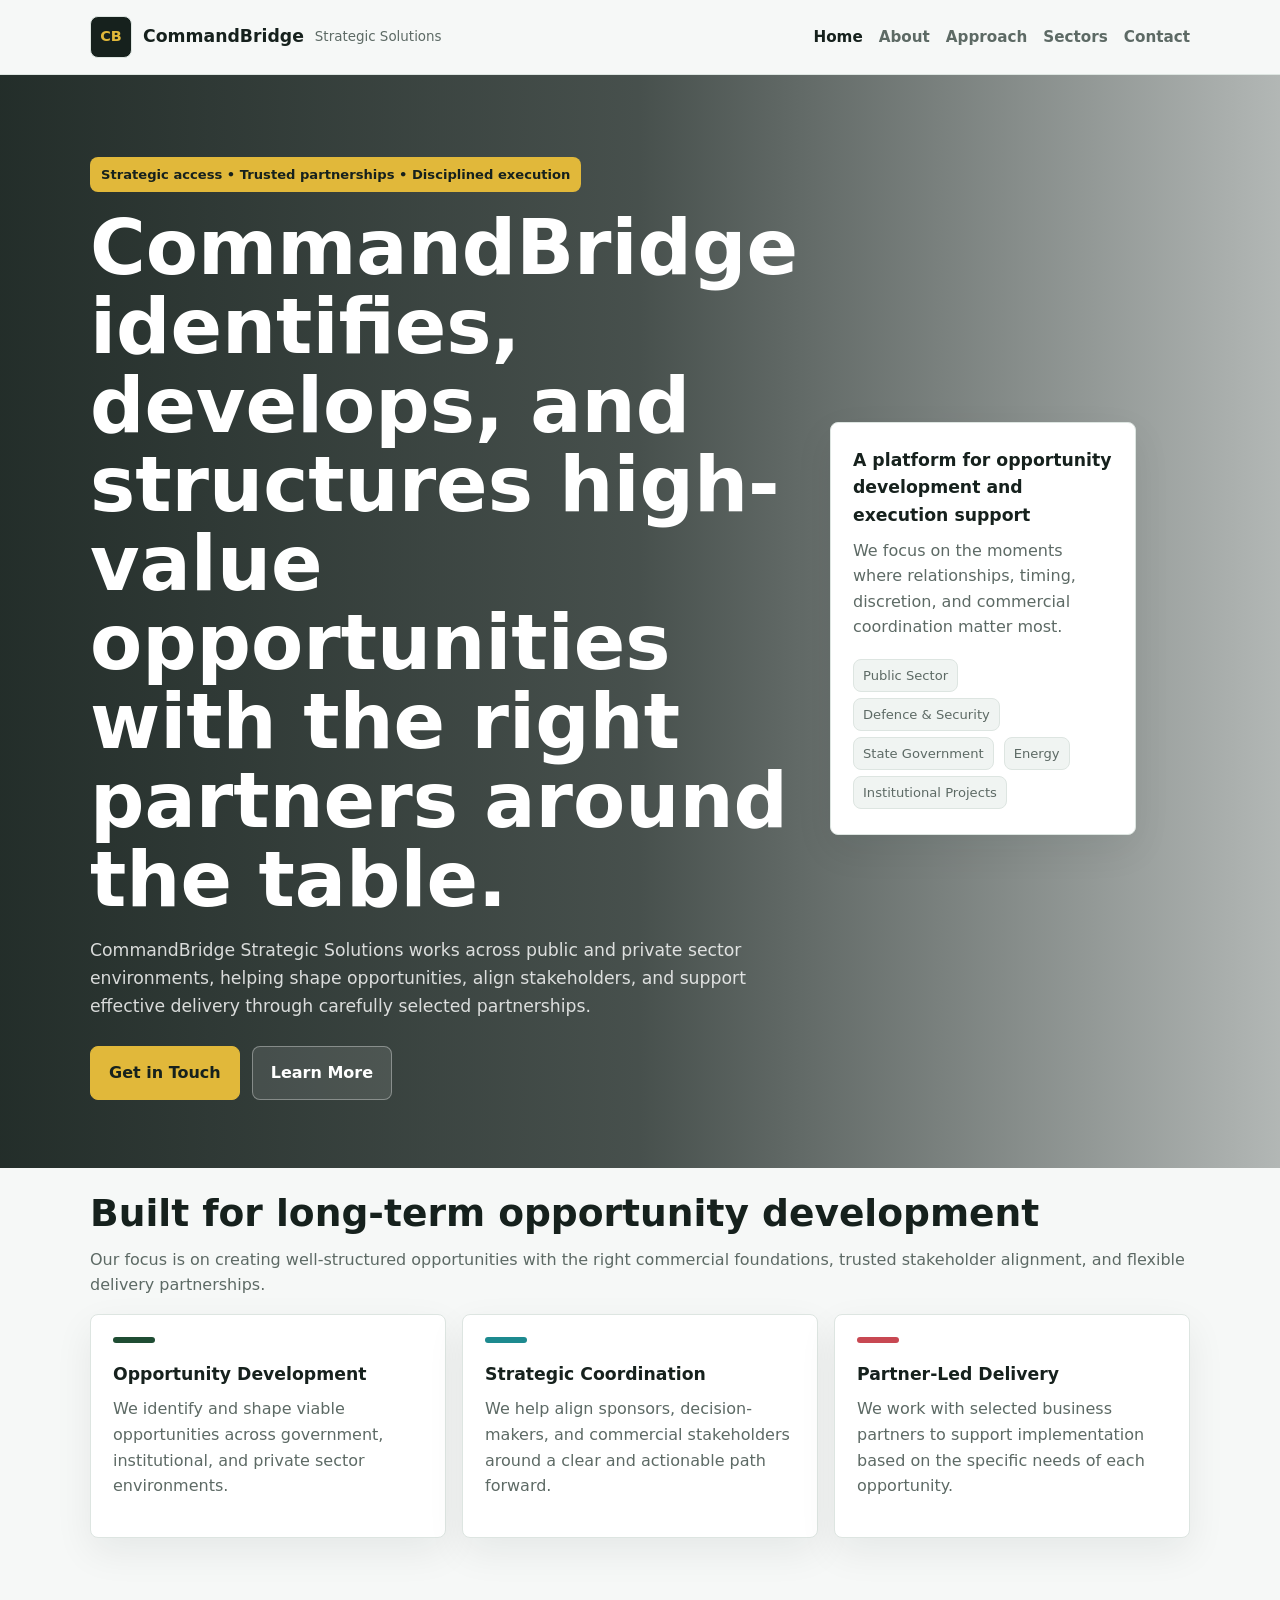
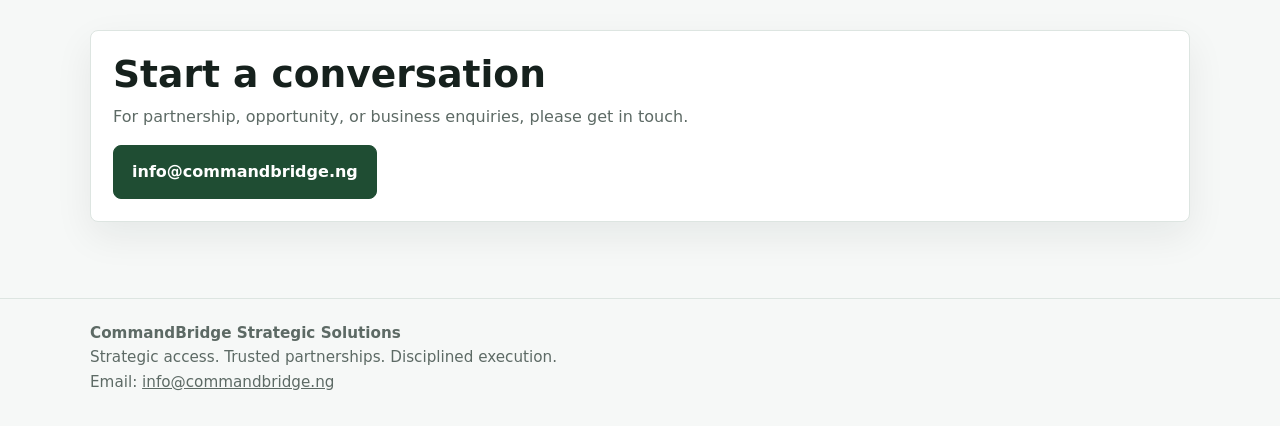
==== index.html @ ae6b3ca6 "Add CommandBridge GitHub Pages site" ====
<!DOCTYPE html>
<html lang="en">
<head>
  <meta charset="UTF-8" />
  <meta name="viewport" content="width=device-width, initial-scale=1.0" />
  <title>Home | CommandBridge Strategic Solutions</title>
  <meta name="description" content="CommandBridge Strategic Solutions identifies, develops, and structures high-value opportunities across public and private sector environments." />
  <link rel="stylesheet" href="styles.css" />
</head>
<body>
<header>
  <div class="container nav">
    <a class="brand" href="index.html">
      <span class="brand-title">CommandBridge</span>
      <span class="brand-sub">Strategic Solutions</span>
    </a>
    <nav>
      <ul>
        <li><a class="active" href="index.html">Home</a></li>
        <li><a  href="about.html">About</a></li>
        <li><a  href="approach.html">Approach</a></li>
        <li><a  href="sectors.html">Sectors</a></li>
        <li><a  href="contact.html">Contact</a></li>
      </ul>
    </nav>
  </div>
</header>
<main>
  <section class="hero">
    <div class="container hero-grid">
      <div>
        <span class="eyebrow">Strategic access • Trusted partnerships • Disciplined execution</span>
        <h1>CommandBridge identifies, develops, and structures high-value opportunities with the right partners around the table.</h1>
        <p class="lead">
          CommandBridge Strategic Solutions works across public and private sector environments, helping shape opportunities,
          align stakeholders, and support effective delivery through carefully selected partnerships.
        </p>
        <div class="actions">
          <a class="button primary" href="contact.html">Get in Touch</a>
          <a class="button" href="about.html">Learn More</a>
        </div>
      </div>
      <aside class="card">
        <h3>A platform for opportunity development and execution support</h3>
        <p class="muted">
          We focus on the moments where relationships, timing, discretion, and commercial coordination matter most.
        </p>
        <div class="tag-row">
          <span class="tag">Public Sector</span>
          <span class="tag">Defence & Security</span>
          <span class="tag">State Government</span>
          <span class="tag">Energy</span>
          <span class="tag">Institutional Projects</span>
        </div>
      </aside>
    </div>
  </section>
  <section>
    <div class="container">
      <h2>Built for long-term opportunity development</h2>
      <p class="section-copy">
        Our focus is on creating well-structured opportunities with the right commercial foundations,
        trusted stakeholder alignment, and flexible delivery partnerships.
      </p>
      <div class="grid-3">
        <div class="card">
          <div class="accent-bar"></div>
          <h3>Opportunity Development</h3>
          <p class="muted">We identify and shape viable opportunities across government, institutional, and private sector environments.</p>
        </div>
        <div class="card">
          <div class="accent-bar"></div>
          <h3>Strategic Coordination</h3>
          <p class="muted">We help align sponsors, decision-makers, and commercial stakeholders around a clear and actionable path forward.</p>
        </div>
        <div class="card">
          <div class="accent-bar"></div>
          <h3>Partner-Led Delivery</h3>
          <p class="muted">We work with selected business partners to support implementation based on the specific needs of each opportunity.</p>
        </div>
      </div>
    </div>
  </section>
  <section class="footer-cta">
    <div class="container card cta-card">
      <h2>Start a conversation</h2>
      <p class="section-copy">
        For partnership, opportunity, or business enquiries, please get in touch.
      </p>
      <a class="button primary" href="mailto:info@commandbridge.ng">info@commandbridge.ng</a>
    </div>
  </section>
</main>
<footer>
  <div class="container">
    <strong>CommandBridge Strategic Solutions</strong><br />
    Strategic access. Trusted partnerships. Disciplined execution.<br />
    Email: <a href="mailto:info@commandbridge.ng">info@commandbridge.ng</a>
  </div>
</footer>
</body>
</html>
---- styles.css ----
:root {
  --bg: #f6f8f7;
  --surface: #ffffff;
  --text: #16211d;
  --muted: #5d6a65;
  --line: #dde5e1;
  --accent: #1f4d33;
  --accent-2: #e8f1ec;
  --teal: #1d8a8f;
  --red: #c84852;
  --yellow: #e1b83a;
  --shadow: rgba(18, 32, 27, 0.07);
  --max: 1100px;
}

* {
  box-sizing: border-box;
}

html {
  scroll-behavior: smooth;
}

body {
  margin: 0;
  color: var(--text);
  background: var(--bg);
  font-family: Inter, system-ui, -apple-system, BlinkMacSystemFont, "Segoe UI", sans-serif;
  line-height: 1.6;
  letter-spacing: 0;
}

a {
  color: inherit;
}

.container {
  width: min(var(--max), calc(100% - 32px));
  margin: 0 auto;
}

header {
  position: sticky;
  top: 0;
  z-index: 10;
  background: rgba(246, 248, 247, 0.94);
  border-bottom: 1px solid var(--line);
  backdrop-filter: blur(10px);
}

.nav {
  display: flex;
  align-items: center;
  justify-content: space-between;
  gap: 18px;
  padding: 16px 0;
}

.brand {
  display: flex;
  align-items: center;
  gap: 11px;
  text-decoration: none;
}

.brand::before {
  content: "CB";
  width: 40px;
  height: 40px;
  display: grid;
  place-items: center;
  border: 1px solid var(--line);
  border-radius: 8px;
  color: var(--yellow);
  background: var(--text);
  font-size: 0.9rem;
  font-weight: 850;
}

.brand-title {
  display: block;
  font-size: 1.08rem;
  font-weight: 850;
}

.brand-sub {
  display: block;
  color: var(--muted);
  font-size: 0.84rem;
}

nav ul {
  display: flex;
  flex-wrap: wrap;
  gap: 16px;
  margin: 0;
  padding: 0;
  list-style: none;
}

nav a {
  color: var(--muted);
  text-decoration: none;
  font-size: 0.95rem;
  font-weight: 700;
}

nav a.active,
nav a:hover {
  color: var(--text);
}

.hero {
  padding: 82px 0 68px;
  color: #ffffff;
  background:
    linear-gradient(90deg, rgba(22, 33, 29, 0.94), rgba(22, 33, 29, 0.78) 50%, rgba(22, 33, 29, 0.3)),
    url("https://images.unsplash.com/photo-1497366754035-f200968a6e72?auto=format&fit=crop&w=1800&q=82")
      center / cover;
}

.hero-grid {
  display: grid;
  grid-template-columns: 1.15fr 0.85fr;
  gap: 32px;
  align-items: center;
}

.eyebrow {
  display: inline-block;
  margin-bottom: 16px;
  padding: 7px 11px;
  border-radius: 8px;
  color: var(--accent);
  background: var(--accent-2);
  font-size: 0.82rem;
  font-weight: 800;
}

.hero .eyebrow {
  color: var(--text);
  background: var(--yellow);
}

h1,
h2,
h3,
p {
  margin-top: 0;
}

h1 {
  margin-bottom: 18px;
  font-size: 3.2rem;
  line-height: 1.04;
}

h2 {
  margin-bottom: 12px;
  font-size: 2.15rem;
  line-height: 1.14;
}

h3 {
  margin: 2px 0 8px;
  font-size: 1.08rem;
}

.lead,
.section-copy,
.muted {
  color: var(--muted);
}

.hero .lead {
  color: rgba(255, 255, 255, 0.82);
}

.lead {
  max-width: 46rem;
  margin-top: 18px;
  font-size: 1.08rem;
}

.actions {
  display: flex;
  flex-wrap: wrap;
  gap: 12px;
  margin-top: 26px;
}

.button {
  display: inline-flex;
  min-height: 48px;
  align-items: center;
  justify-content: center;
  padding: 13px 18px;
  border: 1px solid var(--line);
  border-radius: 8px;
  color: var(--text);
  background: var(--surface);
  text-decoration: none;
  font-weight: 800;
  transition: transform 180ms ease, background 180ms ease;
}

.button:hover {
  transform: translateY(-1px);
}

.button.primary {
  color: #ffffff;
  background: var(--accent);
  border-color: var(--accent);
}

.hero .button.primary {
  color: var(--text);
  background: var(--yellow);
  border-color: var(--yellow);
}

.hero .button:not(.primary) {
  color: #ffffff;
  background: rgba(255, 255, 255, 0.1);
  border-color: rgba(255, 255, 255, 0.34);
}

.card {
  padding: 22px;
  border: 1px solid var(--line);
  border-radius: 8px;
  background: var(--surface);
  box-shadow: 0 14px 38px var(--shadow);
}

.hero .card {
  color: var(--text);
}

.grid-3,
.grid-2 {
  display: grid;
  gap: 16px;
}

.grid-3 {
  grid-template-columns: repeat(3, 1fr);
}

.grid-2 {
  grid-template-columns: repeat(2, 1fr);
}

section {
  padding: 24px 0 68px;
}

.page-hero {
  padding: 70px 0 50px;
  color: #ffffff;
  background:
    linear-gradient(90deg, rgba(22, 33, 29, 0.94), rgba(22, 33, 29, 0.72)),
    url("https://images.unsplash.com/photo-1556761175-b413da4baf72?auto=format&fit=crop&w=1600&q=82")
      center / cover;
}

.page-hero .lead {
  color: rgba(255, 255, 255, 0.82);
}

.page-hero .eyebrow {
  color: var(--text);
  background: var(--yellow);
}

.page-hero h1 {
  font-size: 2.8rem;
}

.content {
  padding: 56px 0 76px;
}

.content p {
  margin: 3px 0 16px;
}

.list-clean {
  margin: 16px 0 0;
  padding: 0;
  list-style: none;
}

.list-clean li {
  padding: 14px 0;
  border-top: 1px solid var(--line);
}

.list-clean li:first-child {
  border-top: 0;
}

.footer-cta {
  padding-bottom: 76px;
}

.follow-up {
  margin-top: 24px;
}

.follow-up .card p {
  margin: 0;
}

.cta-card h2 {
  margin-bottom: 8px;
}

.cta-card .section-copy {
  margin-bottom: 16px;
}

footer {
  padding: 22px 0 32px;
  border-top: 1px solid var(--line);
  color: var(--muted);
  background: var(--bg);
  font-size: 0.95rem;
}

.tag {
  display: inline-block;
  margin: 3px 5px 3px 0;
  padding: 5px 9px;
  border: 1px solid var(--line);
  border-radius: 8px;
  color: var(--muted);
  background: #f0f4f2;
  font-size: 0.82rem;
}

.tag-row {
  margin-top: 16px;
}

.accent-bar {
  width: 42px;
  height: 6px;
  margin-bottom: 18px;
  border-radius: 6px;
  background: var(--accent);
}

.card:nth-child(2) .accent-bar {
  background: var(--teal);
}

.card:nth-child(3) .accent-bar {
  background: var(--red);
}

.card:nth-child(4) .accent-bar {
  background: var(--yellow);
}

.card:nth-child(5) .accent-bar {
  background: var(--accent);
}

@media (min-width: 760px) {
  h1 {
    font-size: 4.25rem;
  }

  h2 {
    font-size: 2.35rem;
  }
}

@media (min-width: 1100px) {
  h1 {
    font-size: 4.75rem;
  }
}

@media (max-width: 900px) {
  .hero-grid,
  .grid-3,
  .grid-2 {
    grid-template-columns: 1fr;
  }

  .nav {
    align-items: flex-start;
    flex-direction: column;
  }
}

@media (max-width: 640px) {
  .hero {
    padding: 58px 0 54px;
  }

  h1,
  .page-hero h1 {
    font-size: 2.55rem;
  }

  h2 {
    font-size: 1.85rem;
  }

  nav ul {
    gap: 11px;
  }
}
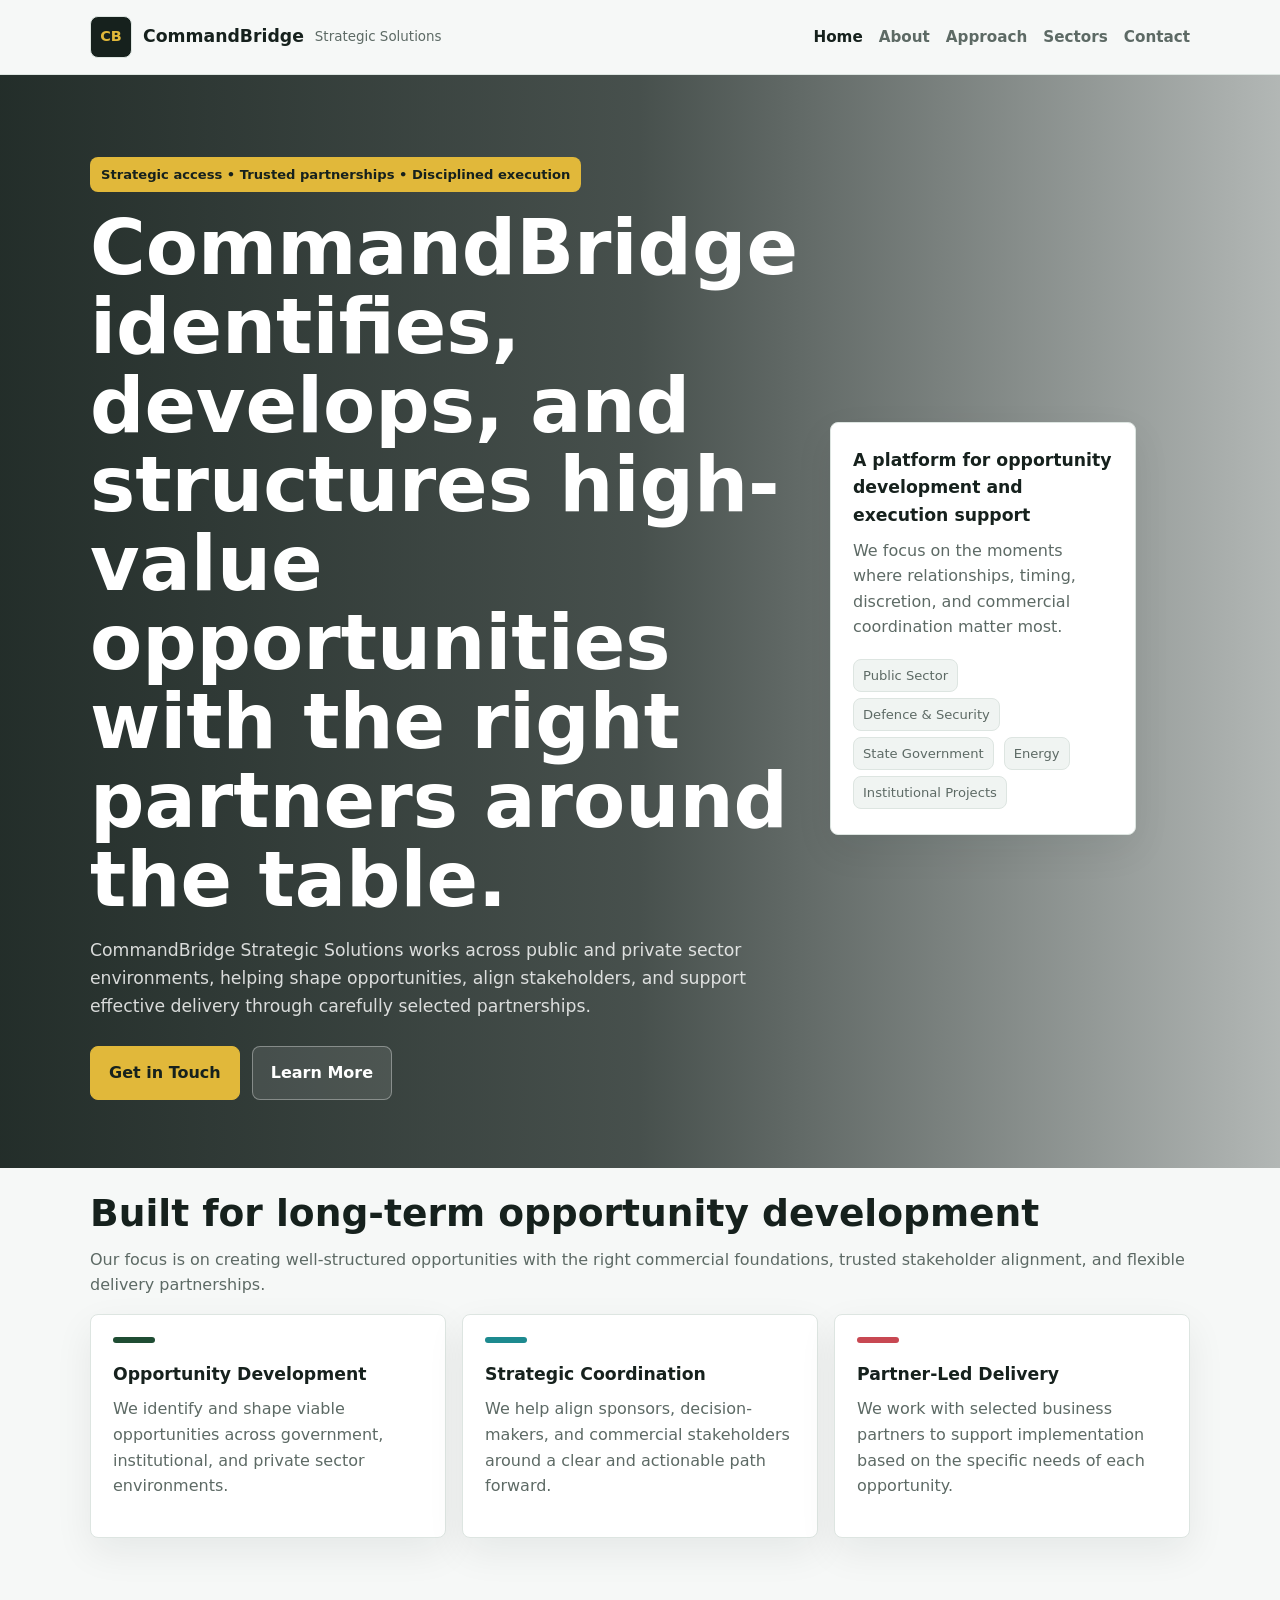
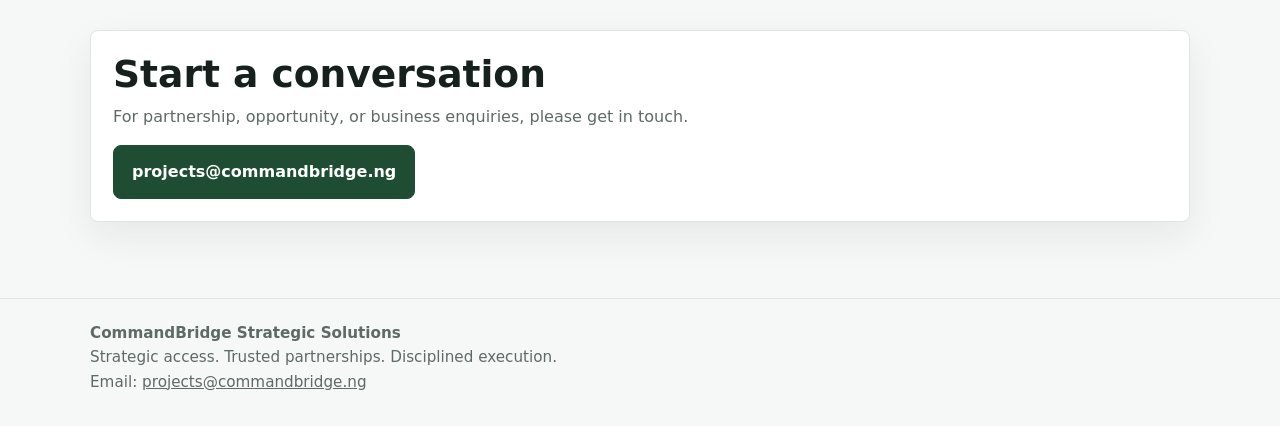
==== commit 8c8cc8cf: "Update contact email" ====
--- a/index.html
+++ b/index.html
@@ -87,7 +87,7 @@
       <p class="section-copy">
         For partnership, opportunity, or business enquiries, please get in touch.
       </p>
-      <a class="button primary" href="mailto:info@commandbridge.ng">info@commandbridge.ng</a>
+      <a class="button primary" href="mailto:projects@commandbridge.ng">projects@commandbridge.ng</a>
     </div>
   </section>
 </main>
@@ -95,7 +95,7 @@
   <div class="container">
     <strong>CommandBridge Strategic Solutions</strong><br />
     Strategic access. Trusted partnerships. Disciplined execution.<br />
-    Email: <a href="mailto:info@commandbridge.ng">info@commandbridge.ng</a>
+    Email: <a href="mailto:projects@commandbridge.ng">projects@commandbridge.ng</a>
   </div>
 </footer>
 </body>
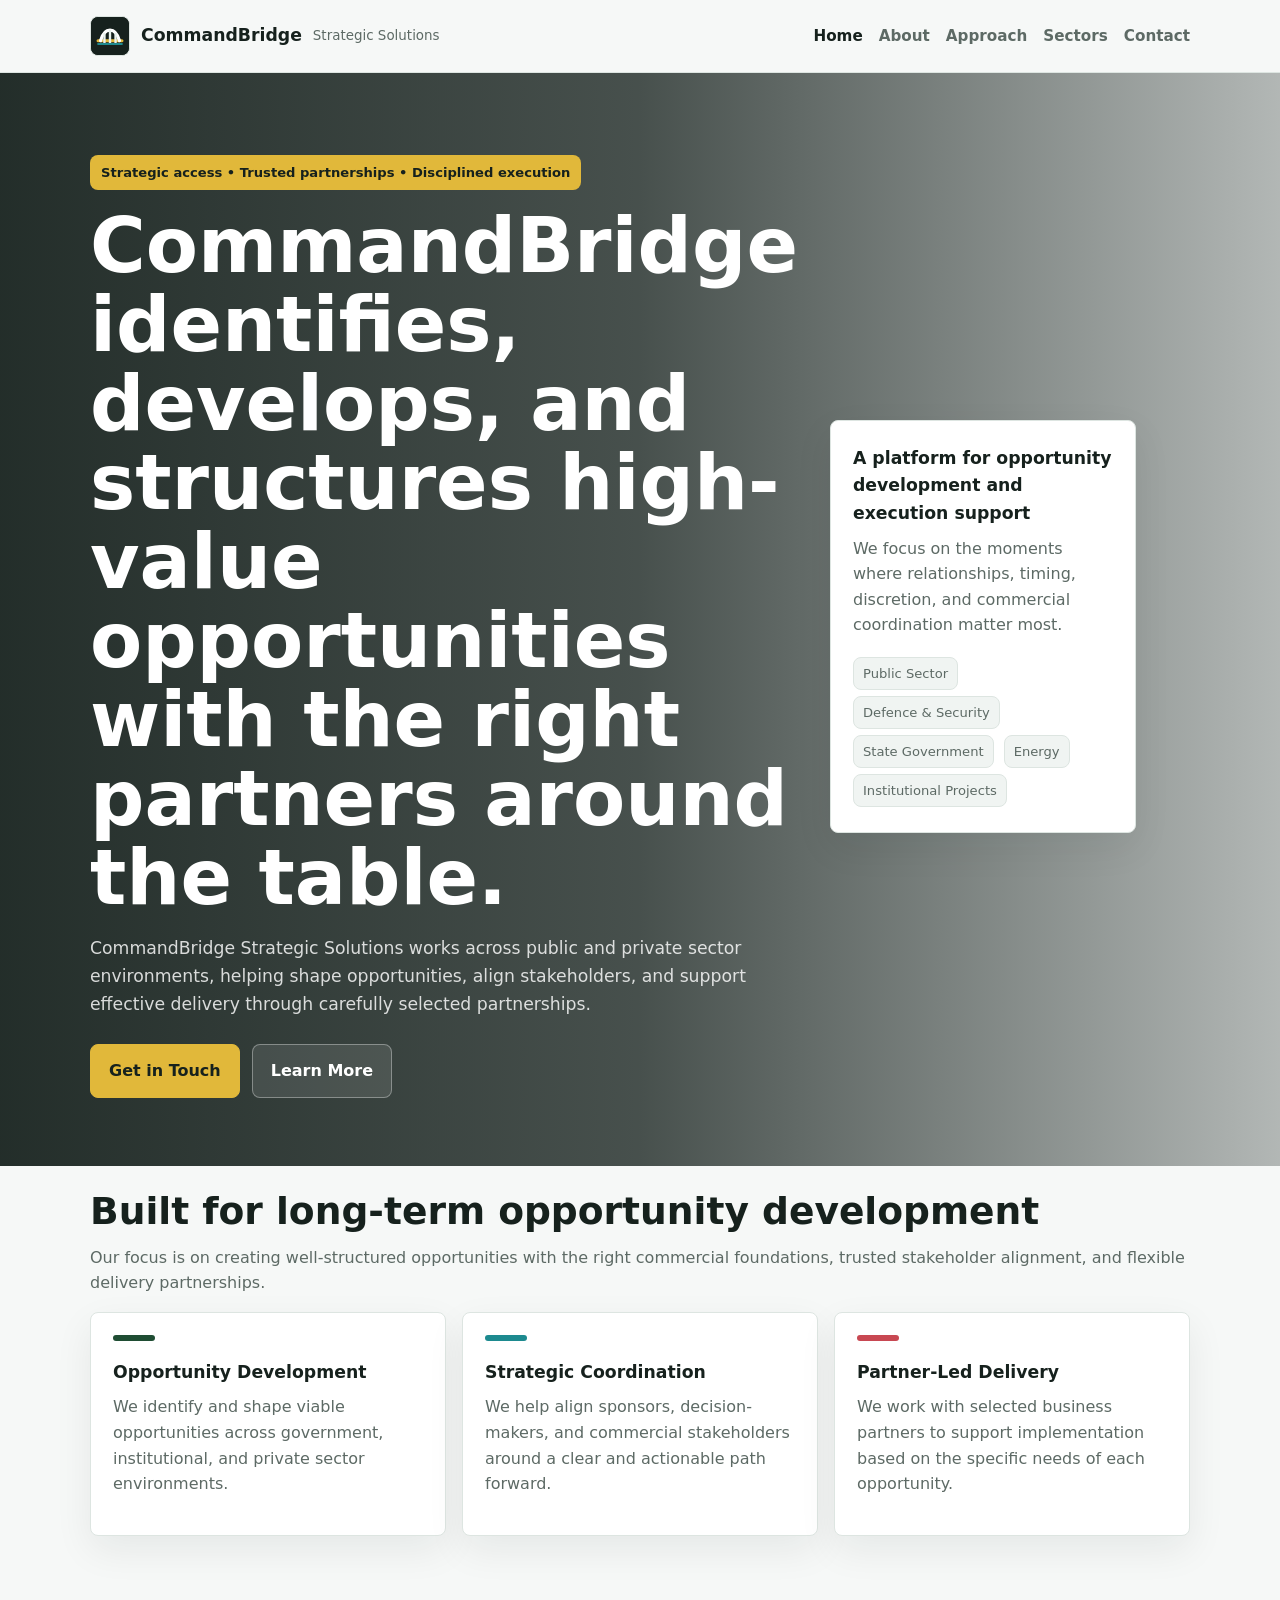
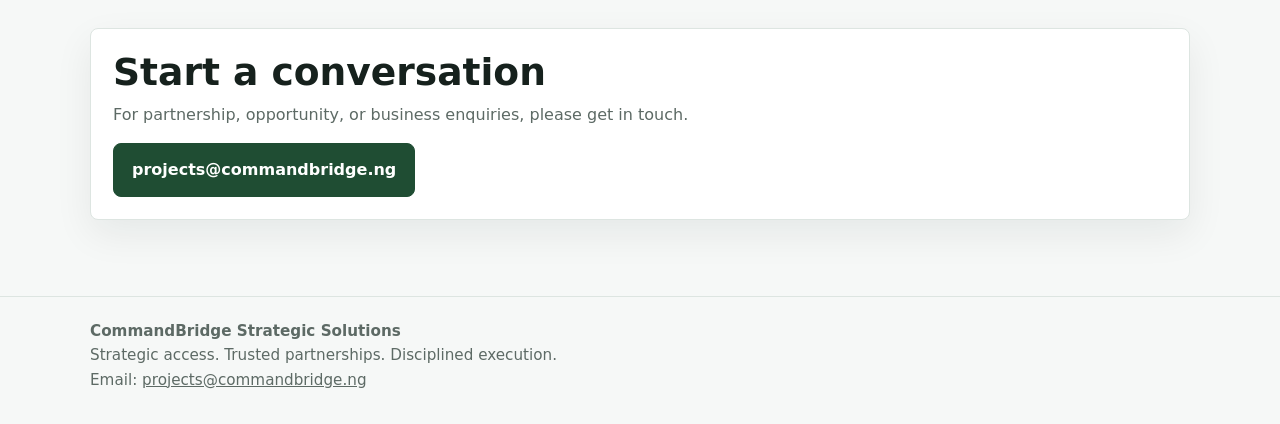
==== commit fb741e5e: "Add CommandBridge brand mark" ====
--- a/index.html
+++ b/index.html
@@ -5,12 +5,14 @@
   <meta name="viewport" content="width=device-width, initial-scale=1.0" />
   <title>Home | CommandBridge Strategic Solutions</title>
   <meta name="description" content="CommandBridge Strategic Solutions identifies, develops, and structures high-value opportunities across public and private sector environments." />
+  <link rel="icon" href="assets/commandbridge-mark.svg" type="image/svg+xml" />
   <link rel="stylesheet" href="styles.css" />
 </head>
 <body>
 <header>
   <div class="container nav">
     <a class="brand" href="index.html">
+      <img class="brand-mark" src="assets/commandbridge-mark.svg" alt="" aria-hidden="true" />
       <span class="brand-title">CommandBridge</span>
       <span class="brand-sub">Strategic Solutions</span>
     </a>
--- a/styles.css
+++ b/styles.css
@@ -34,6 +34,11 @@
   color: inherit;
 }
 
+img {
+  display: block;
+  max-width: 100%;
+}
+
 .container {
   width: min(var(--max), calc(100% - 32px));
   margin: 0 auto;
@@ -63,18 +68,12 @@
   text-decoration: none;
 }
 
-.brand::before {
-  content: "CB";
+.brand-mark {
   width: 40px;
   height: 40px;
-  display: grid;
-  place-items: center;
   border: 1px solid var(--line);
   border-radius: 8px;
-  color: var(--yellow);
   background: var(--text);
-  font-size: 0.9rem;
-  font-weight: 850;
 }
 
 .brand-title {
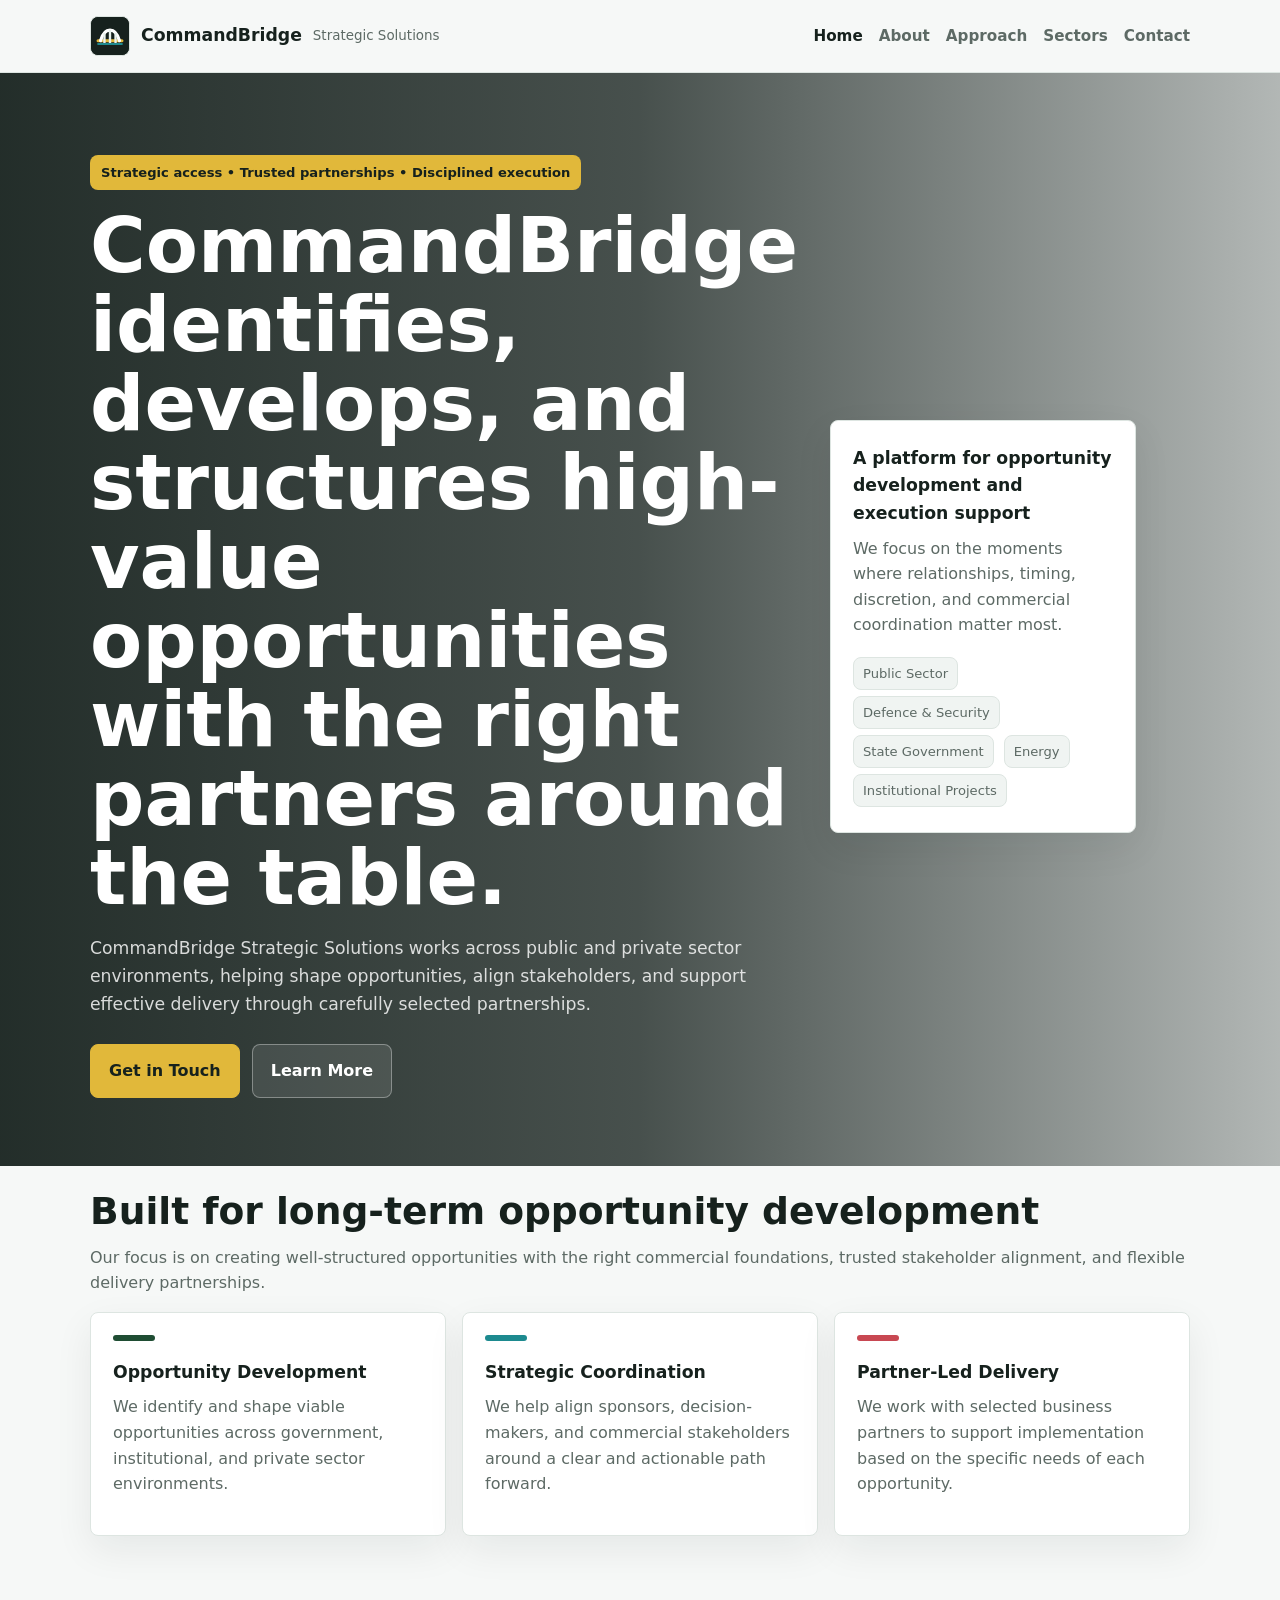
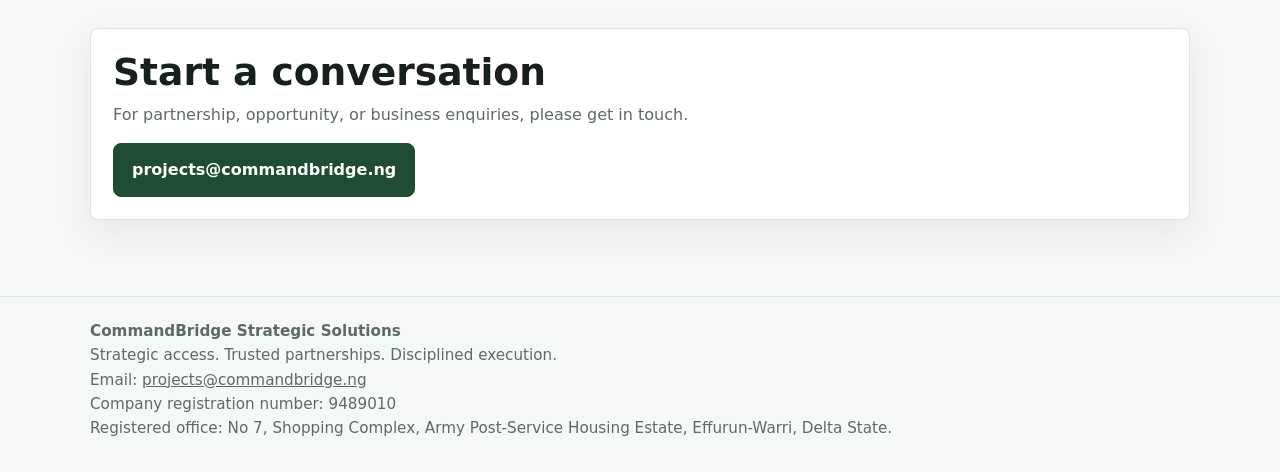
==== commit 7c36291b: "Add company registration details" ====
--- a/index.html
+++ b/index.html
@@ -97,7 +97,9 @@
   <div class="container">
     <strong>CommandBridge Strategic Solutions</strong><br />
     Strategic access. Trusted partnerships. Disciplined execution.<br />
-    Email: <a href="mailto:projects@commandbridge.ng">projects@commandbridge.ng</a>
+    Email: <a href="mailto:projects@commandbridge.ng">projects@commandbridge.ng</a><br />
+    Company registration number: 9489010<br />
+    Registered office: No 7, Shopping Complex, Army Post-Service Housing Estate, Effurun-Warri, Delta State.
   </div>
 </footer>
 </body>
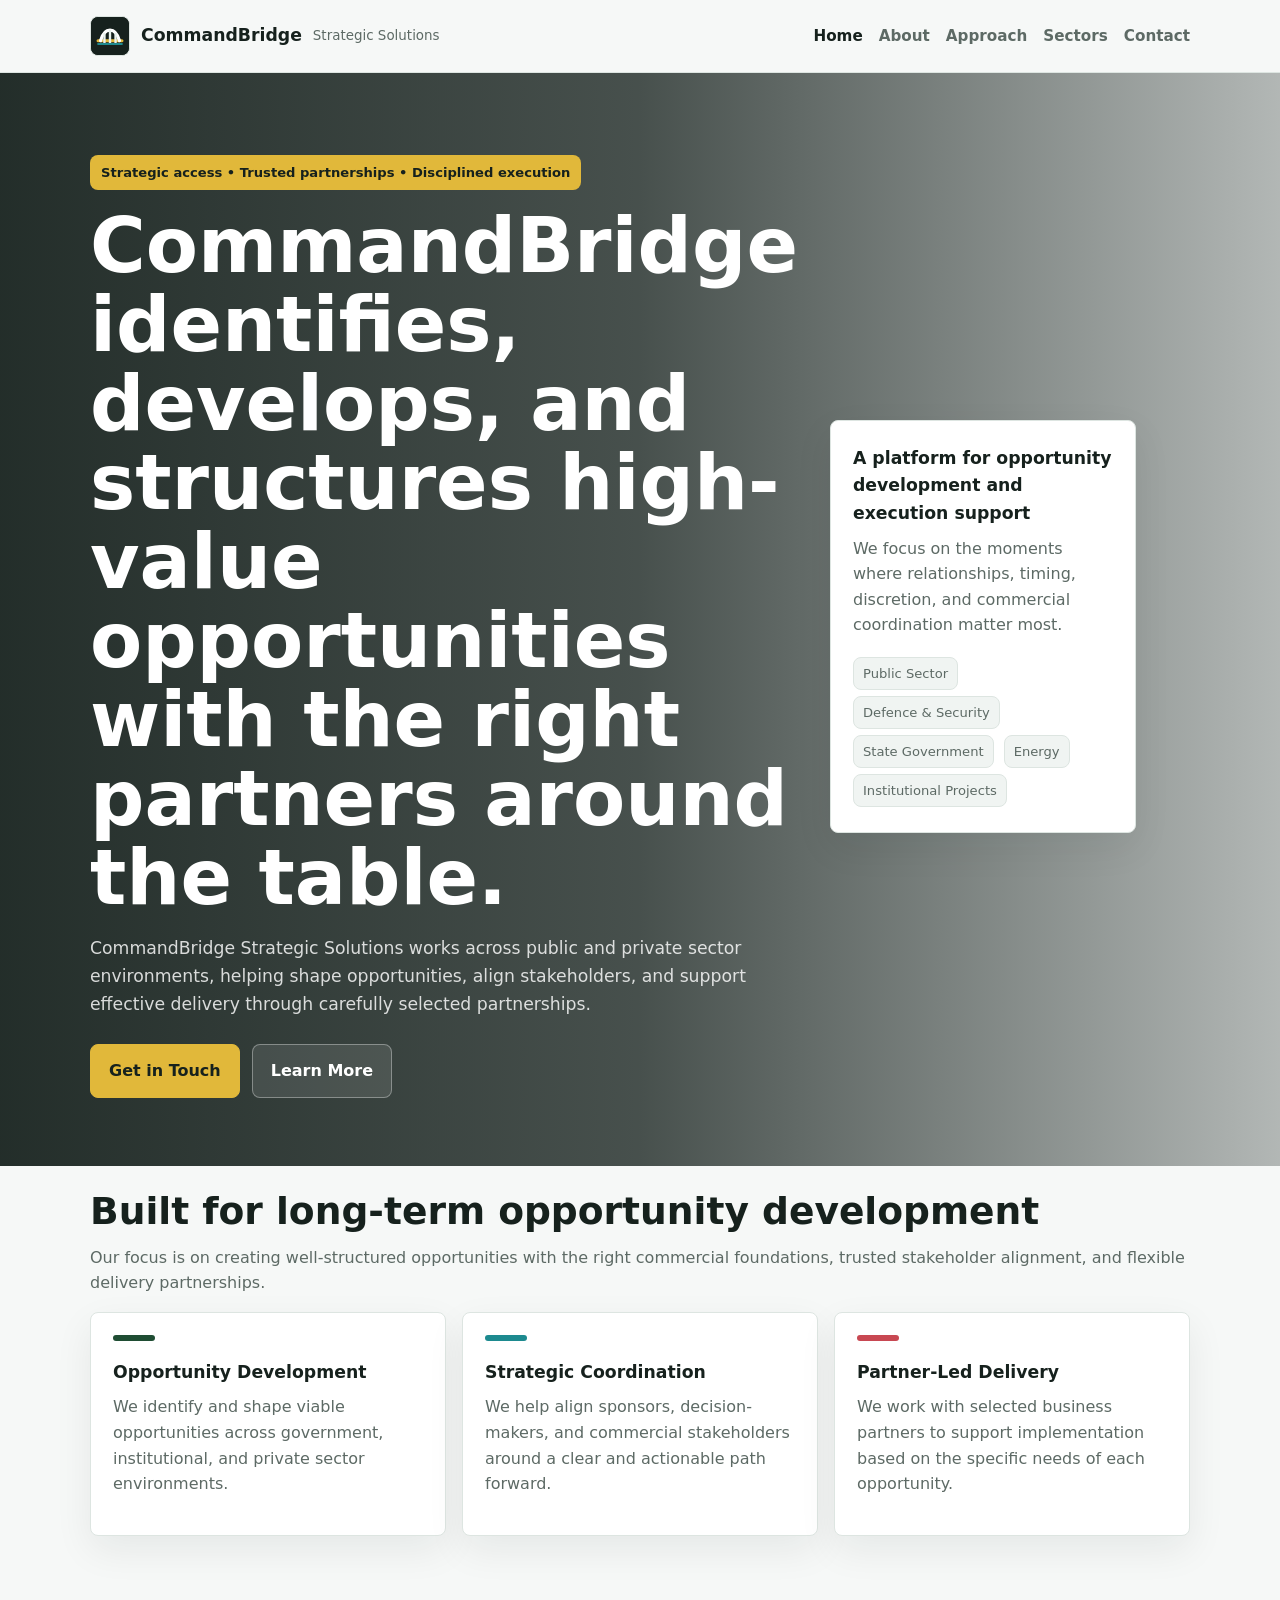
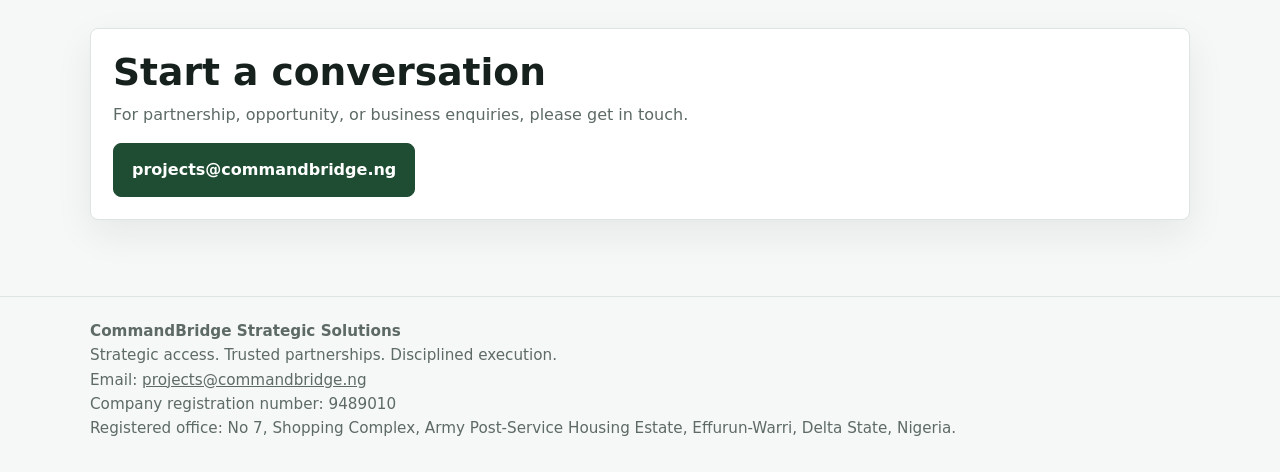
==== commit ff03d70a: "Add Nigeria to registered office address" ====
--- a/index.html
+++ b/index.html
@@ -99,7 +99,7 @@
     Strategic access. Trusted partnerships. Disciplined execution.<br />
     Email: <a href="mailto:projects@commandbridge.ng">projects@commandbridge.ng</a><br />
     Company registration number: 9489010<br />
-    Registered office: No 7, Shopping Complex, Army Post-Service Housing Estate, Effurun-Warri, Delta State.
+    Registered office: No 7, Shopping Complex, Army Post-Service Housing Estate, Effurun-Warri, Delta State, Nigeria.
   </div>
 </footer>
 </body>
